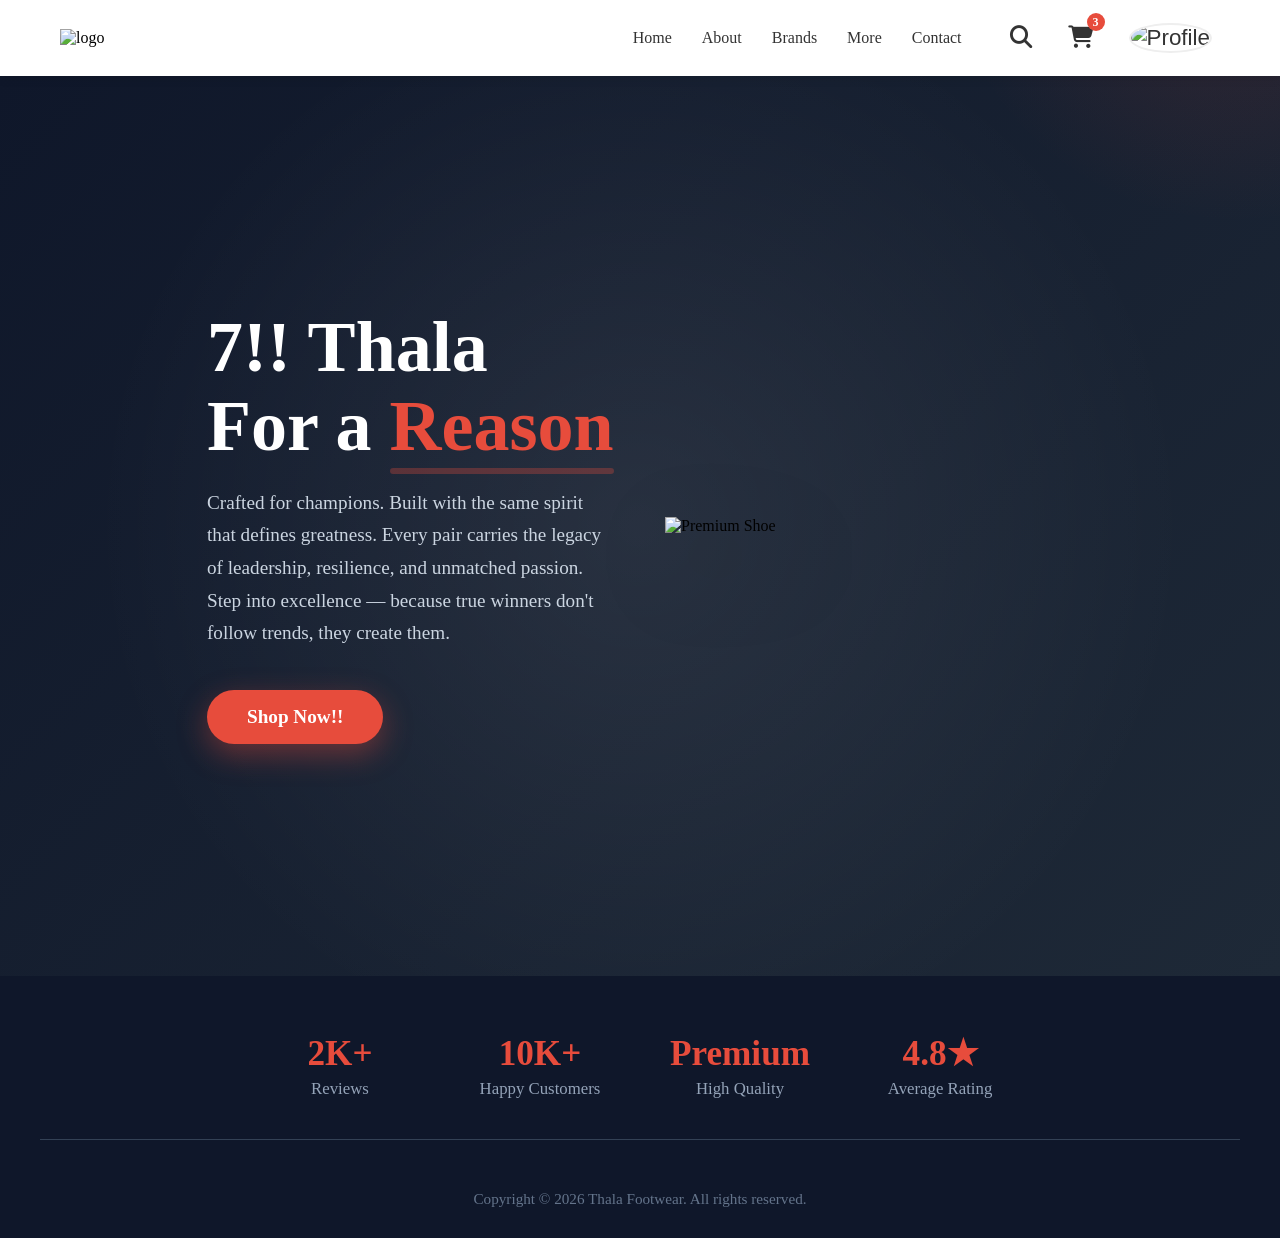
==== Thala7 Sneaker Store/index.html @ ad749307 "first commit" ====
<!DOCTYPE html>
<html lang="en">
<head>
    <meta charset="UTF-8">
    <meta name="viewport" content="width=device-width, initial-scale=1.0">
    <meta name="description" content="Thala7, a sneaker website where all the sneaker heads come to get their best pair of sneakers.">  
    <title>Thala7 - Sneaker Store</title>
    <link rel="stylesheet" href="style.css">
    <link rel="stylesheet" href="https://cdnjs.cloudflare.com/ajax/libs/font-awesome/6.5.0/css/all.min.css">
</head>
<body>
    <!-- Nav-Bar -->
  <div class="header">
    <div class="navbar">
      
      <!-- Logo -->
      <div class="logo">
        <img src="https://imgs.search.brave.com/4p2fRozYkA0vOqnhvKM2L1KUqFqfL39trIv7e-ZO0gg/rs:fit:860:0:0:0/g:ce/aHR0cHM6Ly9jZG4u/dGV4dHN0dWRpby5j/b20vb3V0cHV0L3Nh/bXBsZS9ub3JtYWwv/MC82LzgvOC90aGFs/YS1sb2dvLTg2MC0y/ODg2MC5wbmc" alt="logo">
      </div>

      <!-- Menu -->
      <div class="menus">
        <ul>
          <li><a href="index.html">Home</a></li>
          <li><a href="#">About</a></li>
          <li><a href="#">Brands</a></li>
          <li><a href="#">More</a></li>
          <li><a href="#">Contact</a></li>
        </ul>

        <!-- Right Side Icons -->
        <div class="nav-icons">
          
          <!-- Search Icon -->
          <button class="icon-btn">
            <i class="fa-solid fa-magnifying-glass"></i>
          </button>

          <!-- Cart Icon -->
          <a href="cart.html" class="icon-btn cart-btn" style="text-decoration: none;">
            <i class="fa-solid fa-cart-shopping"></i>
            <span class="cart-count">3</span>
          </a>

          <!-- Profile -->
          <button class="icon-btn profile-btn">
            <img src="https://imgs.search.brave.com/3XPXZAARvj9HLVB_4rtjyNLqNLKUjYyOm7CjboPBWQ0/rs:fit:860:0:0:0/g:ce/aHR0cHM6Ly9zdGF0/aWMudmVjdGVlenku/Y29tL3N5c3RlbS9y/ZXNvdXJjZXMvdGh1/bWJuYWlscy8wMjUv/ODY5LzU4My9zbWFs/bC9wcm9maWxlLWlt/YWdlLW9mLW1hbi1h/dmF0YXItZm9yLXNv/Y2lhbC1uZXR3b3Jr/cy13aXRoLWhhbGYt/Y2lyY2xlLWZhc2hp/b24tYnJpZ2h0LWls/bHVzdHJhdGlvbi1p/bi10cmVuZHktc3R5/bGUtdmVjdG9yLmpw/Zw" alt="Profile" class="profile-img">
          </button>
        </div>
      </div>
    </div>
  </div>

  <!-- Hero Section -->
<div class="hero-section">
  <div class="bg-animation"></div>        <!-- Animated layer 1 -->
  <div class="bg-animation2"></div>       <!-- Animated layer 2 -->
  
  <div class="hero-content">
    <div class="left-section">
      <h2 class="main-heading">
        7!! Thala For a <span class="highlight">Reason</span>
      </h2>
      <p class="description">
        Crafted for champions. Built with the same spirit that defines greatness. 
        Every pair carries the legacy of leadership, resilience, and unmatched passion. 
        Step into excellence — because true winners don't follow trends, they create them.
      </p>
    <a href="shop.html" class="shop-btn">Shop Now!!</a>
    </div>

    <div class="right-section">
      <img src="https://abrosshoes.com/cdn/shop/files/Cliff_0008_000A7864.jpg?v=1756296498&width=600" alt="Premium Shoe" class="hero-image">
    </div>
  </div>
</div>

<footer class="footer">
  <div class="footer-container">
    
    <!-- Stats Section -->
    <div class="footer-stats">
      <div class="stat-item">
        <h3>2K+</h3>
        <p>Reviews</p>
      </div>
      <div class="stat-item">
        <h3>10K+</h3>
        <p>Happy Customers</p>
      </div>
      <div class="stat-item">
        <h3>Premium</h3>
        <p>High Quality</p>
      </div>
      <div class="stat-item">
        <h3>4.8★</h3>
        <p>Average Rating</p>
      </div>
    </div>

    <!-- Copyright -->
    <div class="footer-bottom">
      <p class="copyright">
        Copyright &copy; 2026 Thala Footwear. All rights reserved.
      </p>
    </div>

  </div>
</footer>

</body>
</html>
---- Thala7 Sneaker Store/style.css ----
* {
  margin: 0;
  padding: 0;
  box-sizing: border-box;
}

.header {
  background: white;
  box-shadow: 0 2px 10px rgba(0, 0, 0, 0.1);
  position: sticky;
  top: 0;
  z-index: 1000;
}

.navbar {
  max-width: 1200px;
  margin: 0 auto;
  padding: 15px 20px;
  display: flex;
  align-items: center;
  justify-content: space-between;
}

.logo img {
  height: 50px;
  width: auto;
}

.menus {
  display: flex;
  align-items: center;
  gap: 40px;
}

.menus ul {
  display: flex;
  list-style: none;
  gap: 30px;
}

.menus ul li a {
  text-decoration: none;
  color: #333;
  font-weight: 500;
  transition: color 0.3s;
}

.menus ul li a:hover {
  color: #e74c3c;
}

.nav-icons {
  display: flex;
  align-items: center;
  gap: 20px;
}
/* Search Icon */
.icon-btn {
  background: none;
  border: none;
  font-size: 1.4rem;
  color: #333;
  cursor: pointer;
  padding: 8px;
  border-radius: 50%;
  transition: all 0.3s;
}

.icon-btn:hover {
  background: #f5f5f5;
  color: #e74c3c;
}

/* Cart Count Badge */
.cart-btn {
  position: relative;
}

.cart-count {
  position: absolute;
  top: -4px;
  right: -4px;
  background: #e74c3c;
  color: white;
  font-size: 0.75rem;
  font-weight: bold;
  width: 18px;
  height: 18px;
  border-radius: 50%;
  display: flex;
  align-items: center;
  justify-content: center;
}

/* Profile Image */
.profile-img {
  width: 38px;
  height: 38px;
  border-radius: 50%;
  object-fit: cover;
  border: 2px solid #eee;
}

/* Responsive */
@media (max-width: 768px) {
  .menus ul {
    gap: 20px;
    font-size: 0.95rem;
  }
  
  .navbar {
    padding: 12px 15px;
  }
}

/*  Hero section */
.hero-section {
  min-height: 100vh;
  background: linear-gradient(135deg, #0f172a 0%, #1e2937 100%);
  display: flex;
  align-items: center;
  position: relative;
  overflow: hidden;
}

/* Animated Background Effects */
.hero-section::before {
  content: '';
  position: absolute;
  top: 0;
  left: 0;
  width: 100%;
  height: 100%;
  background: radial-gradient(circle, rgba(255,255,255,0.08) 0%, transparent 70%);
  animation: pulse 15s infinite ease-in-out;
  z-index: 1;
}

.hero-section::after {
  content: '';
  position: absolute;
  top: -50%;
  right: -20%;
  width: 600px;
  height: 600px;
  background: radial-gradient(circle, rgba(231, 76, 60, 0.15) 0%, transparent 70%);
  animation: float 25s infinite linear;
  z-index: 1;
}

@keyframes pulse {
  0%, 100% { opacity: 0.6; }
  50% { opacity: 1; }
}

@keyframes float {
  0% { transform: translate(0, 0) rotate(0deg); }
  50% { transform: translate(40px, 60px) rotate(5deg); }
  100% { transform: translate(0, 0) rotate(0deg); }
}

.hero-content {
  max-width: 1200px;
  margin: 0 auto;
  padding: 0 20px;
  display: flex;
  align-items: center;
  justify-content: space-between;
  gap: 50px;
  position: relative;
  z-index: 2;
}

.left-section {
  flex: 1;
  color: white;
}

.main-heading {
  font-size: 4.5rem;
  line-height: 1.1;
  font-weight: 800;
  margin-bottom: 20px;
}

.highlight {
  color: #e74c3c;
  position: relative;
}

.highlight::after {
  content: '';
  position: absolute;
  bottom: -8px;
  left: 0;
  width: 100%;
  height: 6px;
  background: #e74c3c;
  opacity: 0.3;
  border-radius: 3px;
}

.description {
  font-size: 1.2rem;
  line-height: 1.7;
  color: #cbd5e1;
  margin-bottom: 40px;
  max-width: 500px;
}

.shop-btn {
  display: inline-block;
  background: #e74c3c;
  color: white;
  padding: 16px 40px;
  font-size: 1.2rem;
  font-weight: bold;
  border-radius: 50px;
  text-decoration: none;
  transition: all 0.4s;
  box-shadow: 0 10px 30px rgba(231, 76, 60, 0.4);
}

.shop-btn:hover {
  transform: translateY(-5px);
  box-shadow: 0 15px 40px rgba(231, 76, 60, 0.5);
  background: #c0392b;
}

/* Right Side Image */
.right-section {
  flex: 1;
  display: flex;
  justify-content: center;
}

.hero-image {
  width: 100%;
  max-width: 520px;
  filter: drop-shadow(20px 30px 40px rgba(0, 0, 0, 0.5));
  animation: floatImage 6s ease-in-out infinite;
}

@keyframes floatImage {
  0%, 100% { transform: translateY(0px); }
  50% { transform: translateY(-30px); }
}

/* Responsive */
@media (max-width: 992px) {
  .hero-content {
    flex-direction: column;
    text-align: center;
    padding-top: 80px;
  }
  
  .main-heading {
    font-size: 3.5rem;
  }
}


/* footer Section */
.footer {
  background: #0f172a;
  color: #cbd5e1;
  padding: 60px 20px 30px;
  margin-top: auto;
}

.footer-container {
  max-width: 1200px;
  margin: 0 auto;
}

.footer-stats {
  display: flex;
  justify-content: center;
  gap: 60px;
  flex-wrap: wrap;
  margin-bottom: 50px;
  border-bottom: 1px solid #334155;
  padding-bottom: 40px;
}

.stat-item {
  text-align: center;
  min-width: 140px;
}

.stat-item h3 {
  font-size: 2.2rem;
  font-weight: 800;
  color: #e74c3c;
  margin-bottom: 8px;
  line-height: 1;
}

.stat-item p {
  color: #94a3b8;
  font-size: 1.05rem;
  font-weight: 500;
}

/* Copyright */
.footer-bottom {
  text-align: center;
}

.copyright {
  color: #64748b;
  font-size: 0.95rem;
}

/* Hover Effect */
.stat-item:hover h3 {
  transform: scale(1.1);
  transition: all 0.4s ease;
}

/* Responsive */
@media (max-width: 768px) {
  .footer-stats {
    gap: 40px;
  }
  
  .stat-item h3 {
    font-size: 1.8rem;
  }
}
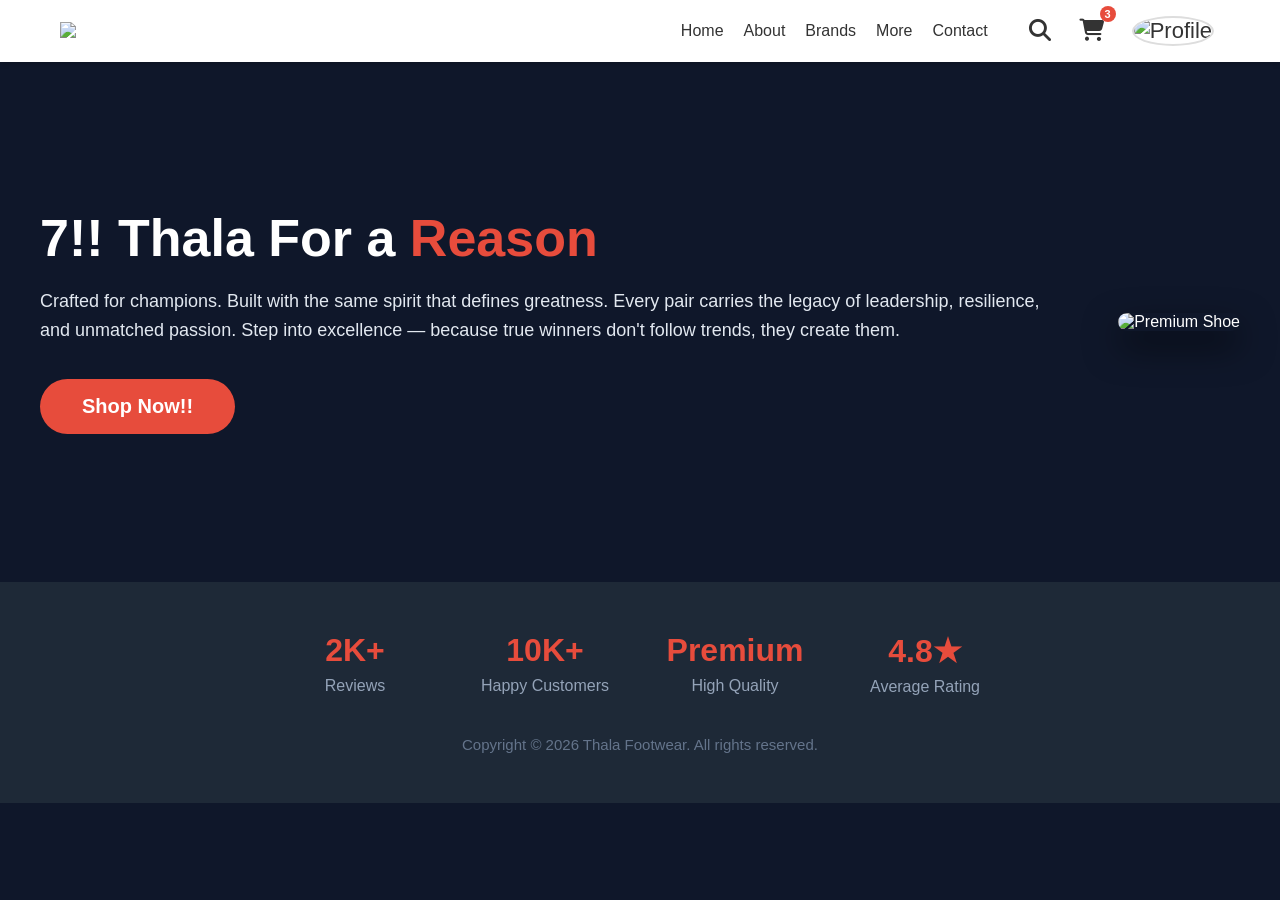
==== commit 17e6039a: "updated" ====
--- a/Thala7 Sneaker Store/index.html
+++ b/Thala7 Sneaker Store/index.html
@@ -3,110 +3,94 @@
 <head>
     <meta charset="UTF-8">
     <meta name="viewport" content="width=device-width, initial-scale=1.0">
-    <meta name="description" content="Thala7, a sneaker website where all the sneaker heads come to get their best pair of sneakers.">  
     <title>Thala7 - Sneaker Store</title>
+    <link rel="stylesheet" href="https://cdnjs.cloudflare.com/ajax/libs/font-awesome/6.5.0/css/all.min.css">
     <link rel="stylesheet" href="style.css">
-    <link rel="stylesheet" href="https://cdnjs.cloudflare.com/ajax/libs/font-awesome/6.5.0/css/all.min.css">
 </head>
 <body>
+
     <!-- Nav-Bar -->
-  <div class="header">
-    <div class="navbar">
-      
-      <!-- Logo -->
-      <div class="logo">
-        <img src="https://imgs.search.brave.com/4p2fRozYkA0vOqnhvKM2L1KUqFqfL39trIv7e-ZO0gg/rs:fit:860:0:0:0/g:ce/aHR0cHM6Ly9jZG4u/dGV4dHN0dWRpby5j/b20vb3V0cHV0L3Nh/bXBsZS9ub3JtYWwv/MC82LzgvOC90aGFs/YS1sb2dvLTg2MC0y/ODg2MC5wbmc" alt="logo">
-      </div>
+    <div class="header">
+        <div class="navbar">
+            <!-- Logo -->
+            <div class="logo">
+                <img src="https://imgs.search.brave.com/4p2fRozYkA0vOqnhvKM2L1KUqFqfL39trIv7e-ZO0gg/rs:fit:860:0:0:0/g:ce/aHR0cHM6Ly9jZG4u/dGV4dHN0dWRpby5j/b20vb3V0cHV0L3Nh/bXBsZS9ub3JtYWwv/MC82LzgvOC90aGFs/YS1sb2dvLTg2MC0y/ODg2MC5wbmc" alt="logo">
+            </div>
 
-      <!-- Menu -->
-      <div class="menus">
-        <ul>
-          <li><a href="index.html">Home</a></li>
-          <li><a href="#">About</a></li>
-          <li><a href="#">Brands</a></li>
-          <li><a href="#">More</a></li>
-          <li><a href="#">Contact</a></li>
-        </ul>
+            <!-- Menu + Icons -->
+            <div class="menus">
+                <ul>
+                    <li><a href="index.html">Home</a></li>
+                    <li><a href="#">About</a></li>
+                    <li><a href="#">Brands</a></li>
+                    <li><a href="#">More</a></li>
+                    <li><a href="#">Contact</a></li>
+                </ul>
 
-        <!-- Right Side Icons -->
-        <div class="nav-icons">
-          
-          <!-- Search Icon -->
-          <button class="icon-btn">
-            <i class="fa-solid fa-magnifying-glass"></i>
-          </button>
+                <div class="nav-icons">
+                    <button class="icon-btn">
+                        <i class="fa-solid fa-magnifying-glass"></i>
+                    </button>
 
-          <!-- Cart Icon -->
-          <a href="cart.html" class="icon-btn cart-btn" style="text-decoration: none;">
-            <i class="fa-solid fa-cart-shopping"></i>
-            <span class="cart-count">3</span>
-          </a>
+                    <a href="cart.html" class="cart-btn icon-btn" style="text-decoration: none;">
+                        <i class="fa-solid fa-cart-shopping"></i>
+                        <span class="cart-count">3</span>
+                    </a>
 
-          <!-- Profile -->
-          <button class="icon-btn profile-btn">
-            <img src="https://imgs.search.brave.com/3XPXZAARvj9HLVB_4rtjyNLqNLKUjYyOm7CjboPBWQ0/rs:fit:860:0:0:0/g:ce/aHR0cHM6Ly9zdGF0/aWMudmVjdGVlenku/Y29tL3N5c3RlbS9y/ZXNvdXJjZXMvdGh1/bWJuYWlscy8wMjUv/ODY5LzU4My9zbWFs/bC9wcm9maWxlLWlt/YWdlLW9mLW1hbi1h/dmF0YXItZm9yLXNv/Y2lhbC1uZXR3b3Jr/cy13aXRoLWhhbGYt/Y2lyY2xlLWZhc2hp/b24tYnJpZ2h0LWls/bHVzdHJhdGlvbi1p/bi10cmVuZHktc3R5/bGUtdmVjdG9yLmpw/Zw" alt="Profile" class="profile-img">
-          </button>
+                    <button class="icon-btn">
+                        <img src="https://imgs.search.brave.com/3XPXZAARvj9HLVB_4rtjyNLqNLKUjYyOm7CjboPBWQ0/rs:fit:860:0:0:0/g:ce/aHR0cHM6Ly9zdGF0/aWMudmVjdGVlenku/Y29tL3N5c3RlbS9y/ZXNvdXJjZXMvdGh1/bWJuYWlscy8wMjUv/ODY5LzU4My9zbWFs/bC9wcm9maWxlLWlt/YWdlLW9mLW1hbi1h/dmF0YXItZm9yLXNv/Y2lhbC1uZXR3b3Jr/cy13aXRoLWhhbGYt/Y2lyY2xlLWZhc2hp/b24tYnJpZ2h0LWls/bHVzdHJhdGlvbi1p/bi10cmVuZHktc3R5/bGUtdmVjdG9yLmpw/Zw" alt="Profile" class="profile-img">
+                    </button>
+                </div>
+            </div>
         </div>
-      </div>
-    </div>
-  </div>
-
-  <!-- Hero Section -->
-<div class="hero-section">
-  <div class="bg-animation"></div>        <!-- Animated layer 1 -->
-  <div class="bg-animation2"></div>       <!-- Animated layer 2 -->
-  
-  <div class="hero-content">
-    <div class="left-section">
-      <h2 class="main-heading">
-        7!! Thala For a <span class="highlight">Reason</span>
-      </h2>
-      <p class="description">
-        Crafted for champions. Built with the same spirit that defines greatness. 
-        Every pair carries the legacy of leadership, resilience, and unmatched passion. 
-        Step into excellence — because true winners don't follow trends, they create them.
-      </p>
-    <a href="shop.html" class="shop-btn">Shop Now!!</a>
     </div>
 
-    <div class="right-section">
-      <img src="https://abrosshoes.com/cdn/shop/files/Cliff_0008_000A7864.jpg?v=1756296498&width=600" alt="Premium Shoe" class="hero-image">
-    </div>
-  </div>
-</div>
+    <!-- Hero Section -->
+    <div class="hero-section">
+        <div class="hero-content">
+            <div class="left-section">
+                <h2 class="main-heading">
+                    7!! Thala For a <span class="highlight">Reason</span>
+                </h2>
+                <p class="description">
+                    Crafted for champions. Built with the same spirit that defines greatness. 
+                    Every pair carries the legacy of leadership, resilience, and unmatched passion. 
+                    Step into excellence — because true winners don't follow trends, they create them.
+                </p>
+                <a href="shop.html" class="shop-btn">Shop Now!!</a>
+            </div>
 
-<footer class="footer">
-  <div class="footer-container">
-    
-    <!-- Stats Section -->
-    <div class="footer-stats">
-      <div class="stat-item">
-        <h3>2K+</h3>
-        <p>Reviews</p>
-      </div>
-      <div class="stat-item">
-        <h3>10K+</h3>
-        <p>Happy Customers</p>
-      </div>
-      <div class="stat-item">
-        <h3>Premium</h3>
-        <p>High Quality</p>
-      </div>
-      <div class="stat-item">
-        <h3>4.8★</h3>
-        <p>Average Rating</p>
-      </div>
+            <div class="right-section">
+                <img src="https://abrosshoes.com/cdn/shop/files/Cliff_0008_000A7864.jpg?v=1756296498&width=600" alt="Premium Shoe">
+            </div>
+        </div>
     </div>
 
-    <!-- Copyright -->
-    <div class="footer-bottom">
-      <p class="copyright">
-        Copyright &copy; 2026 Thala Footwear. All rights reserved.
-      </p>
-    </div>
+    <!-- Footer -->
+    <footer class="footer">
+        <div class="footer-stats">
+            <div class="stat-item">
+                <h3>2K+</h3>
+                <p>Reviews</p>
+            </div>
+            <div class="stat-item">
+                <h3>10K+</h3>
+                <p>Happy Customers</p>
+            </div>
+            <div class="stat-item">
+                <h3>Premium</h3>
+                <p>High Quality</p>
+            </div>
+            <div class="stat-item">
+                <h3>4.8★</h3>
+                <p>Average Rating</p>
+            </div>
+        </div>
 
-  </div>
-</footer>
+        <p class="copyright">
+            Copyright &copy; 2026 Thala Footwear. All rights reserved.
+        </p>
+    </footer>
 
 </body>
 </html>
--- a/Thala7 Sneaker Store/style.css
+++ b/Thala7 Sneaker Store/style.css
@@ -1,330 +1,207 @@
 * {
-  margin: 0;
-  padding: 0;
-  box-sizing: border-box;
-}
-
-.header {
-  background: white;
-  box-shadow: 0 2px 10px rgba(0, 0, 0, 0.1);
-  position: sticky;
-  top: 0;
-  z-index: 1000;
-}
-
-.navbar {
-  max-width: 1200px;
-  margin: 0 auto;
-  padding: 15px 20px;
-  display: flex;
-  align-items: center;
-  justify-content: space-between;
-}
-
-.logo img {
-  height: 50px;
-  width: auto;
-}
-
-.menus {
-  display: flex;
-  align-items: center;
-  gap: 40px;
-}
-
-.menus ul {
-  display: flex;
-  list-style: none;
-  gap: 30px;
-}
-
-.menus ul li a {
-  text-decoration: none;
-  color: #333;
-  font-weight: 500;
-  transition: color 0.3s;
-}
-
-.menus ul li a:hover {
-  color: #e74c3c;
-}
-
-.nav-icons {
-  display: flex;
-  align-items: center;
-  gap: 20px;
-}
-/* Search Icon */
-.icon-btn {
-  background: none;
-  border: none;
-  font-size: 1.4rem;
-  color: #333;
-  cursor: pointer;
-  padding: 8px;
-  border-radius: 50%;
-  transition: all 0.3s;
-}
-
-.icon-btn:hover {
-  background: #f5f5f5;
-  color: #e74c3c;
-}
-
-/* Cart Count Badge */
-.cart-btn {
-  position: relative;
-}
-
-.cart-count {
-  position: absolute;
-  top: -4px;
-  right: -4px;
-  background: #e74c3c;
-  color: white;
-  font-size: 0.75rem;
-  font-weight: bold;
-  width: 18px;
-  height: 18px;
-  border-radius: 50%;
-  display: flex;
-  align-items: center;
-  justify-content: center;
-}
-
-/* Profile Image */
-.profile-img {
-  width: 38px;
-  height: 38px;
-  border-radius: 50%;
-  object-fit: cover;
-  border: 2px solid #eee;
-}
-
-/* Responsive */
-@media (max-width: 768px) {
-  .menus ul {
-    gap: 20px;
-    font-size: 0.95rem;
-  }
-  
-  .navbar {
-    padding: 12px 15px;
-  }
-}
-
-/*  Hero section */
-.hero-section {
-  min-height: 100vh;
-  background: linear-gradient(135deg, #0f172a 0%, #1e2937 100%);
-  display: flex;
-  align-items: center;
-  position: relative;
-  overflow: hidden;
-}
-
-/* Animated Background Effects */
-.hero-section::before {
-  content: '';
-  position: absolute;
-  top: 0;
-  left: 0;
-  width: 100%;
-  height: 100%;
-  background: radial-gradient(circle, rgba(255,255,255,0.08) 0%, transparent 70%);
-  animation: pulse 15s infinite ease-in-out;
-  z-index: 1;
-}
-
-.hero-section::after {
-  content: '';
-  position: absolute;
-  top: -50%;
-  right: -20%;
-  width: 600px;
-  height: 600px;
-  background: radial-gradient(circle, rgba(231, 76, 60, 0.15) 0%, transparent 70%);
-  animation: float 25s infinite linear;
-  z-index: 1;
-}
-
-@keyframes pulse {
-  0%, 100% { opacity: 0.6; }
-  50% { opacity: 1; }
-}
-
-@keyframes float {
-  0% { transform: translate(0, 0) rotate(0deg); }
-  50% { transform: translate(40px, 60px) rotate(5deg); }
-  100% { transform: translate(0, 0) rotate(0deg); }
-}
-
-.hero-content {
-  max-width: 1200px;
-  margin: 0 auto;
-  padding: 0 20px;
-  display: flex;
-  align-items: center;
-  justify-content: space-between;
-  gap: 50px;
-  position: relative;
-  z-index: 2;
-}
-
-.left-section {
-  flex: 1;
-  color: white;
-}
-
-.main-heading {
-  font-size: 4.5rem;
-  line-height: 1.1;
-  font-weight: 800;
-  margin-bottom: 20px;
-}
-
-.highlight {
-  color: #e74c3c;
-  position: relative;
-}
-
-.highlight::after {
-  content: '';
-  position: absolute;
-  bottom: -8px;
-  left: 0;
-  width: 100%;
-  height: 6px;
-  background: #e74c3c;
-  opacity: 0.3;
-  border-radius: 3px;
-}
-
-.description {
-  font-size: 1.2rem;
-  line-height: 1.7;
-  color: #cbd5e1;
-  margin-bottom: 40px;
-  max-width: 500px;
-}
-
-.shop-btn {
-  display: inline-block;
-  background: #e74c3c;
-  color: white;
-  padding: 16px 40px;
-  font-size: 1.2rem;
-  font-weight: bold;
-  border-radius: 50px;
-  text-decoration: none;
-  transition: all 0.4s;
-  box-shadow: 0 10px 30px rgba(231, 76, 60, 0.4);
-}
-
-.shop-btn:hover {
-  transform: translateY(-5px);
-  box-shadow: 0 15px 40px rgba(231, 76, 60, 0.5);
-  background: #c0392b;
-}
-
-/* Right Side Image */
-.right-section {
-  flex: 1;
-  display: flex;
-  justify-content: center;
-}
-
-.hero-image {
-  width: 100%;
-  max-width: 520px;
-  filter: drop-shadow(20px 30px 40px rgba(0, 0, 0, 0.5));
-  animation: floatImage 6s ease-in-out infinite;
-}
-
-@keyframes floatImage {
-  0%, 100% { transform: translateY(0px); }
-  50% { transform: translateY(-30px); }
-}
-
-/* Responsive */
-@media (max-width: 992px) {
-  .hero-content {
-    flex-direction: column;
-    text-align: center;
-    padding-top: 80px;
-  }
-  
-  .main-heading {
-    font-size: 3.5rem;
-  }
-}
-
-
-/* footer Section */
-.footer {
-  background: #0f172a;
-  color: #cbd5e1;
-  padding: 60px 20px 30px;
-  margin-top: auto;
-}
-
-.footer-container {
-  max-width: 1200px;
-  margin: 0 auto;
-}
-
-.footer-stats {
-  display: flex;
-  justify-content: center;
-  gap: 60px;
-  flex-wrap: wrap;
-  margin-bottom: 50px;
-  border-bottom: 1px solid #334155;
-  padding-bottom: 40px;
-}
-
-.stat-item {
-  text-align: center;
-  min-width: 140px;
-}
-
-.stat-item h3 {
-  font-size: 2.2rem;
-  font-weight: 800;
-  color: #e74c3c;
-  margin-bottom: 8px;
-  line-height: 1;
-}
-
-.stat-item p {
-  color: #94a3b8;
-  font-size: 1.05rem;
-  font-weight: 500;
-}
-
-/* Copyright */
-.footer-bottom {
-  text-align: center;
-}
-
-.copyright {
-  color: #64748b;
-  font-size: 0.95rem;
-}
-
-/* Hover Effect */
-.stat-item:hover h3 {
-  transform: scale(1.1);
-  transition: all 0.4s ease;
-}
-
-/* Responsive */
-@media (max-width: 768px) {
-  .footer-stats {
-    gap: 40px;
-  }
-  
-  .stat-item h3 {
-    font-size: 1.8rem;
-  }
-}+            margin: 0;
+            padding: 0;
+            box-sizing: border-box;
+        }
+        
+        body {
+            font-family: Arial, sans-serif;
+            background-color: #0f172a;
+            color: white;
+        }
+        .header {
+            background-color: white;
+            padding: 10px 0;
+            box-shadow: 0 2px 5px rgba(0,0,0,0.2);
+            position: sticky;
+            top: 0;
+            z-index: 100;
+        }
+        
+        .navbar {
+            max-width: 1200px;
+            margin: 0 auto;
+            padding: 0 20px;
+            display: flex;
+            align-items: center;
+            justify-content: space-between;
+        }
+        
+        .logo img {
+            height: 45px;
+        }
+        
+        .menus {
+            display: flex;
+            align-items: center;
+            gap: 35px;
+        }
+        
+        .menus ul {
+            list-style: none;
+            display: flex;
+            gap: 20px;
+        }
+        
+        .menus ul li a {
+            text-decoration: none;
+            color: #333;
+            font-size: 16px;
+            font-weight: 500;
+        }
+        
+        .nav-icons {
+            display: flex;
+            gap: 16px;
+            align-items: center;
+        }
+        
+        .icon-btn {
+            background: none;
+            border: none;
+            font-size: 22px;
+            color: #333;
+            cursor: pointer;
+            padding: 6px;
+        }
+        
+        .cart-btn {
+            position: relative;
+        }
+        
+        .cart-count {
+            position: absolute;
+            top: -6px;
+            right: -6px;
+            background: #e74c3c;
+            color: white;
+            font-size: 11px;
+            width: 16px;
+            height: 16px;
+            border-radius: 50%;
+            display: flex;
+            align-items: center;
+            justify-content: center;
+            font-weight: bold;
+        }
+        
+        .profile-img {
+            width: 35px;
+            height: 35px;
+            border-radius: 50%;
+            border: 2px solid #ddd;
+            object-fit: cover;
+        }
+        
+        /* Hero Section */
+        .hero-section {
+            position: relative;
+            min-height: 520px;
+            background: linear-gradient(rgba(15,23,42,0.75), rgba(15,23,42,0.85)), 
+                        url('https://abrosshoes.com/cdn/shop/files/Cliff_0008_000A7864.jpg?v=1756296498&width=600') center/cover no-repeat;
+            display: flex;
+            align-items: center;
+            padding: 0 20px;
+        }
+        
+        .hero-content {
+            max-width: 1200px;
+            margin: 0 auto;
+            display: flex;
+            align-items: center;
+            gap: 60px;
+            width: 100%;
+            flex-wrap: wrap;
+        }
+        
+        .left-section {
+            flex: 1;
+            min-width: 320px;
+        }
+        
+        .main-heading {
+            font-size: 52px;
+            line-height: 1.1;
+            margin-bottom: 20px;
+            color: white;
+        }
+        
+        .highlight {
+            color: #e74c3c;
+        }
+        
+        .description {
+            font-size: 18px;
+            line-height: 1.6;
+            margin-bottom: 35px;
+            color: #e2e8f0;
+        }
+        
+        .shop-btn {
+            display: inline-block;
+            padding: 16px 42px;
+            background: #e74c3c;
+            color: white;
+            text-decoration: none;
+            font-size: 20px;
+            font-weight: bold;
+            border-radius: 50px;
+        }
+        
+        .right-section img {
+            max-width: 100%;
+            max-height: 420px;
+            border-radius: 20px;
+            box-shadow: 0 15px 35px rgba(0,0,0,0.6);
+        }
+        
+        /* Footer */
+        .footer {
+            background-color: #1e2937;
+            padding: 50px 20px;
+            text-align: center;
+        }
+        
+        .footer-stats {
+            display: flex;
+            justify-content: center;
+            gap: 50px;
+            flex-wrap: wrap;
+            margin-bottom: 40px;
+        }
+        
+        .stat-item {
+            text-align: center;
+            min-width: 140px;
+        }
+        
+        .stat-item h3 {
+            font-size: 32px;
+            color: #e74c3c;
+            margin: 0;
+        }
+        
+        .stat-item p {
+            margin: 8px 0 0 0;
+            color: #94a3b8;
+        }
+        
+        .copyright {
+            color: #64748b;
+            font-size: 15px;
+        }
+        
+        /* Mobile */
+        @media (max-width: 900px) {
+            .hero-content,
+            .navbar,
+            .menus {
+                flex-direction: column;
+                text-align: center;
+                gap: 20px;
+            }
+            
+            .menus ul {
+                gap: 15px;
+            }
+        }
